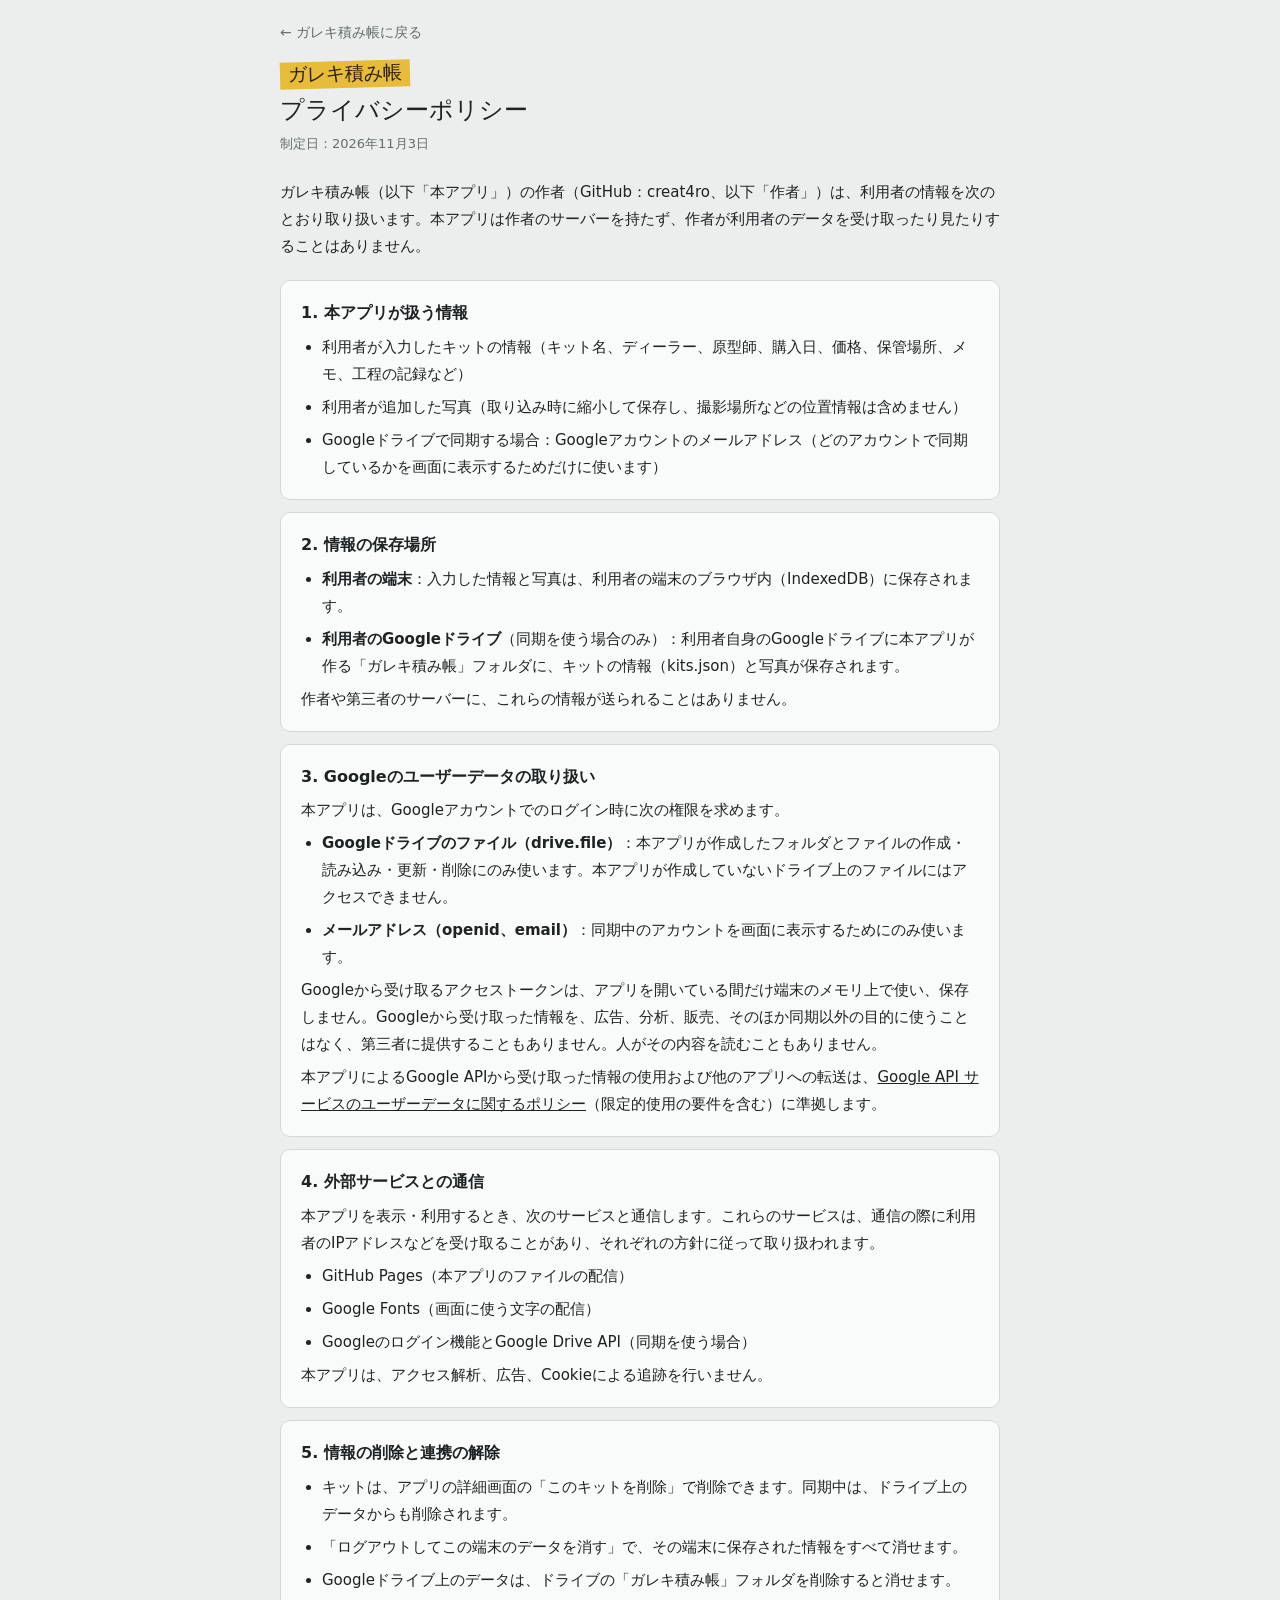
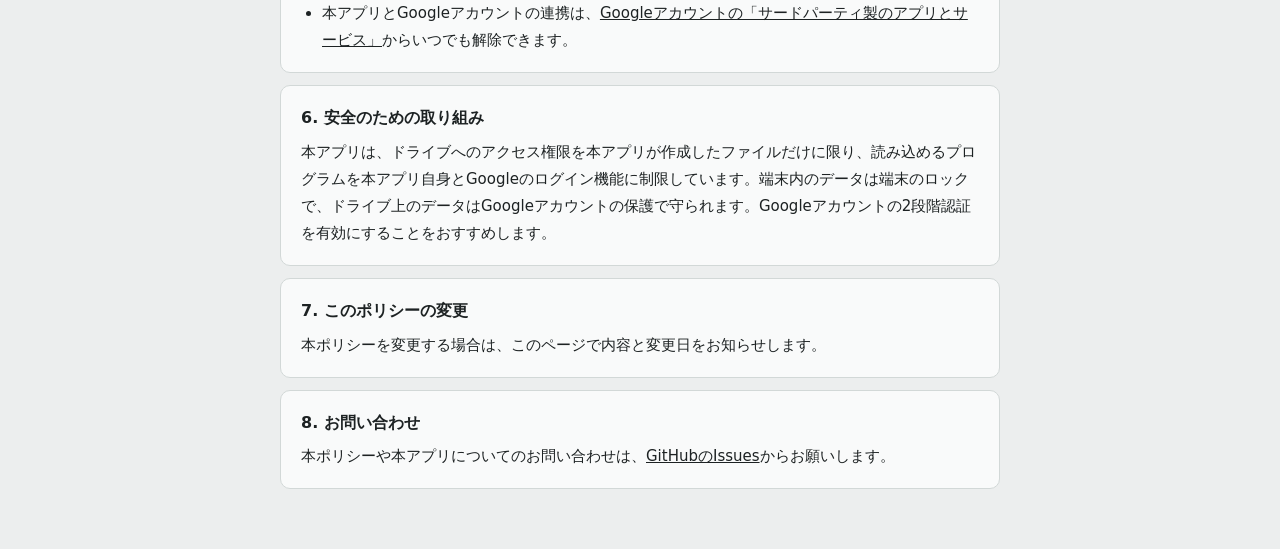
==== privacy.html @ 56c64141 "Googleドライブ同期、プライバシーポリシー、利用規約を追加 Co-Authored-By: Claude Opus 5.5 <noreply@anthropic.com> Claude-Sessi" ====
<!doctype html>
<html lang="ja">
<head>
<meta charset="utf-8">
<meta name="viewport" content="width=device-width,initial-scale=1,viewport-fit=cover">
<meta http-equiv="Content-Security-Policy" content="default-src 'self'; style-src 'self' https://fonts.googleapis.com; font-src https://fonts.gstatic.com; object-src 'none'; base-uri 'none'">
<title>プライバシーポリシー｜ガレキ積み帳</title>
<link rel="icon" href="icon-192.png">
<link rel="stylesheet" href="https://fonts.googleapis.com/css2?family=Dela+Gothic+One&family=Zen+Kaku+Gothic+New:wght@400;700&display=swap">
<link rel="stylesheet" href="legal.css">
</head>
<body>
<main>
  <a class="back" href="./">← ガレキ積み帳に戻る</a>
  <h1><span>ガレキ積み帳</span>プライバシーポリシー</h1>
  <p class="meta">制定日：2026年11月3日</p>
  <p class="lead">ガレキ積み帳（以下「本アプリ」）の作者（GitHub：creat4ro、以下「作者」）は、利用者の情報を次のとおり取り扱います。本アプリは作者のサーバーを持たず、作者が利用者のデータを受け取ったり見たりすることはありません。</p>

  <section>
    <h2>1. 本アプリが扱う情報</h2>
    <ul>
      <li>利用者が入力したキットの情報（キット名、ディーラー、原型師、購入日、価格、保管場所、メモ、工程の記録など）</li>
      <li>利用者が追加した写真（取り込み時に縮小して保存し、撮影場所などの位置情報は含めません）</li>
      <li>Googleドライブで同期する場合：Googleアカウントのメールアドレス（どのアカウントで同期しているかを画面に表示するためだけに使います）</li>
    </ul>
  </section>

  <section>
    <h2>2. 情報の保存場所</h2>
    <ul>
      <li><b>利用者の端末</b>：入力した情報と写真は、利用者の端末のブラウザ内（IndexedDB）に保存されます。</li>
      <li><b>利用者のGoogleドライブ</b>（同期を使う場合のみ）：利用者自身のGoogleドライブに本アプリが作る「ガレキ積み帳」フォルダに、キットの情報（kits.json）と写真が保存されます。</li>
    </ul>
    <p>作者や第三者のサーバーに、これらの情報が送られることはありません。</p>
  </section>

  <section>
    <h2>3. Googleのユーザーデータの取り扱い</h2>
    <p>本アプリは、Googleアカウントでのログイン時に次の権限を求めます。</p>
    <ul>
      <li><b>Googleドライブのファイル（drive.file）</b>：本アプリが作成したフォルダとファイルの作成・読み込み・更新・削除にのみ使います。本アプリが作成していないドライブ上のファイルにはアクセスできません。</li>
      <li><b>メールアドレス（openid、email）</b>：同期中のアカウントを画面に表示するためにのみ使います。</li>
    </ul>
    <p>Googleから受け取るアクセストークンは、アプリを開いている間だけ端末のメモリ上で使い、保存しません。Googleから受け取った情報を、広告、分析、販売、そのほか同期以外の目的に使うことはなく、第三者に提供することもありません。人がその内容を読むこともありません。</p>
    <p>本アプリによるGoogle APIから受け取った情報の使用および他のアプリへの転送は、<a href="https://developers.google.com/terms/api-services-user-data-policy" rel="noopener">Google API サービスのユーザーデータに関するポリシー</a>（限定的使用の要件を含む）に準拠します。</p>
  </section>

  <section>
    <h2>4. 外部サービスとの通信</h2>
    <p>本アプリを表示・利用するとき、次のサービスと通信します。これらのサービスは、通信の際に利用者のIPアドレスなどを受け取ることがあり、それぞれの方針に従って取り扱われます。</p>
    <ul>
      <li>GitHub Pages（本アプリのファイルの配信）</li>
      <li>Google Fonts（画面に使う文字の配信）</li>
      <li>Googleのログイン機能とGoogle Drive API（同期を使う場合）</li>
    </ul>
    <p>本アプリは、アクセス解析、広告、Cookieによる追跡を行いません。</p>
  </section>

  <section>
    <h2>5. 情報の削除と連携の解除</h2>
    <ul>
      <li>キットは、アプリの詳細画面の「このキットを削除」で削除できます。同期中は、ドライブ上のデータからも削除されます。</li>
      <li>「ログアウトしてこの端末のデータを消す」で、その端末に保存された情報をすべて消せます。</li>
      <li>Googleドライブ上のデータは、ドライブの「ガレキ積み帳」フォルダを削除すると消せます。</li>
      <li>本アプリとGoogleアカウントの連携は、<a href="https://myaccount.google.com/connections" rel="noopener">Googleアカウントの「サードパーティ製のアプリとサービス」</a>からいつでも解除できます。</li>
    </ul>
  </section>

  <section>
    <h2>6. 安全のための取り組み</h2>
    <p>本アプリは、ドライブへのアクセス権限を本アプリが作成したファイルだけに限り、読み込めるプログラムを本アプリ自身とGoogleのログイン機能に制限しています。端末内のデータは端末のロックで、ドライブ上のデータはGoogleアカウントの保護で守られます。Googleアカウントの2段階認証を有効にすることをおすすめします。</p>
  </section>

  <section>
    <h2>7. このポリシーの変更</h2>
    <p>本ポリシーを変更する場合は、このページで内容と変更日をお知らせします。</p>
  </section>

  <section>
    <h2>8. お問い合わせ</h2>
    <p>本ポリシーや本アプリについてのお問い合わせは、<a href="https://github.com/creat4ro/garekichou/issues" rel="noopener">GitHubのIssues</a>からお願いします。</p>
  </section>
</main>
</body>
</html>
---- legal.css ----
:root{
  --bg:#ECEEEE; --surface:#F9FAFA; --ink:#1D2223; --muted:#636D6C; --line:#D2D8D7; --tape:#E6BC3A; --tape-ink:#2A2208;
  --f-display:"Dela Gothic One","Zen Kaku Gothic New","Hiragino Sans",system-ui,sans-serif;
  --f-body:"Zen Kaku Gothic New","Hiragino Sans","Noto Sans JP",system-ui,sans-serif;
  color-scheme:light;
}
@media (prefers-color-scheme: dark){:root{
  --bg:#161A1B; --surface:#202627; --ink:#E6EBEA; --muted:#97A2A1; --line:#323A3B; --tape:#E8C14E; --tape-ink:#211A05; color-scheme:dark}}
*{box-sizing:border-box}
body{margin:0;background:var(--bg);color:var(--ink);font-family:var(--f-body);font-size:15px;line-height:1.8;
  padding-top:env(safe-area-inset-top,0px);padding-bottom:calc(env(safe-area-inset-bottom,0px) + 48px);
  padding-left:max(16px,env(safe-area-inset-left,0px));padding-right:max(16px,env(safe-area-inset-right,0px))}
main{max-width:720px;margin:0 auto}
.back{display:inline-block;margin:20px 0 8px;color:var(--muted);font-size:14px;text-decoration:none}
.back:hover{color:var(--ink)}
h1{font-family:var(--f-display);font-weight:400;font-size:24px;line-height:1.4;margin:8px 0 4px;text-wrap:balance}
h1 span{display:block;width:fit-content;margin-bottom:6px;background:var(--tape);color:var(--tape-ink);padding:0 8px;transform:rotate(-1.5deg);margin-right:4px;font-size:.8em}
.meta{color:var(--muted);font-size:13px;margin:0 0 24px}
section{background:var(--surface);border:1px solid var(--line);border-radius:10px;padding:4px 20px 12px;margin-bottom:12px}
h2{font-size:16px;margin:14px 0 4px}
p,li{margin:6px 0}
ul,ol{padding-left:1.4em;margin:6px 0}
a{color:inherit}
.lead{margin:0 0 20px}
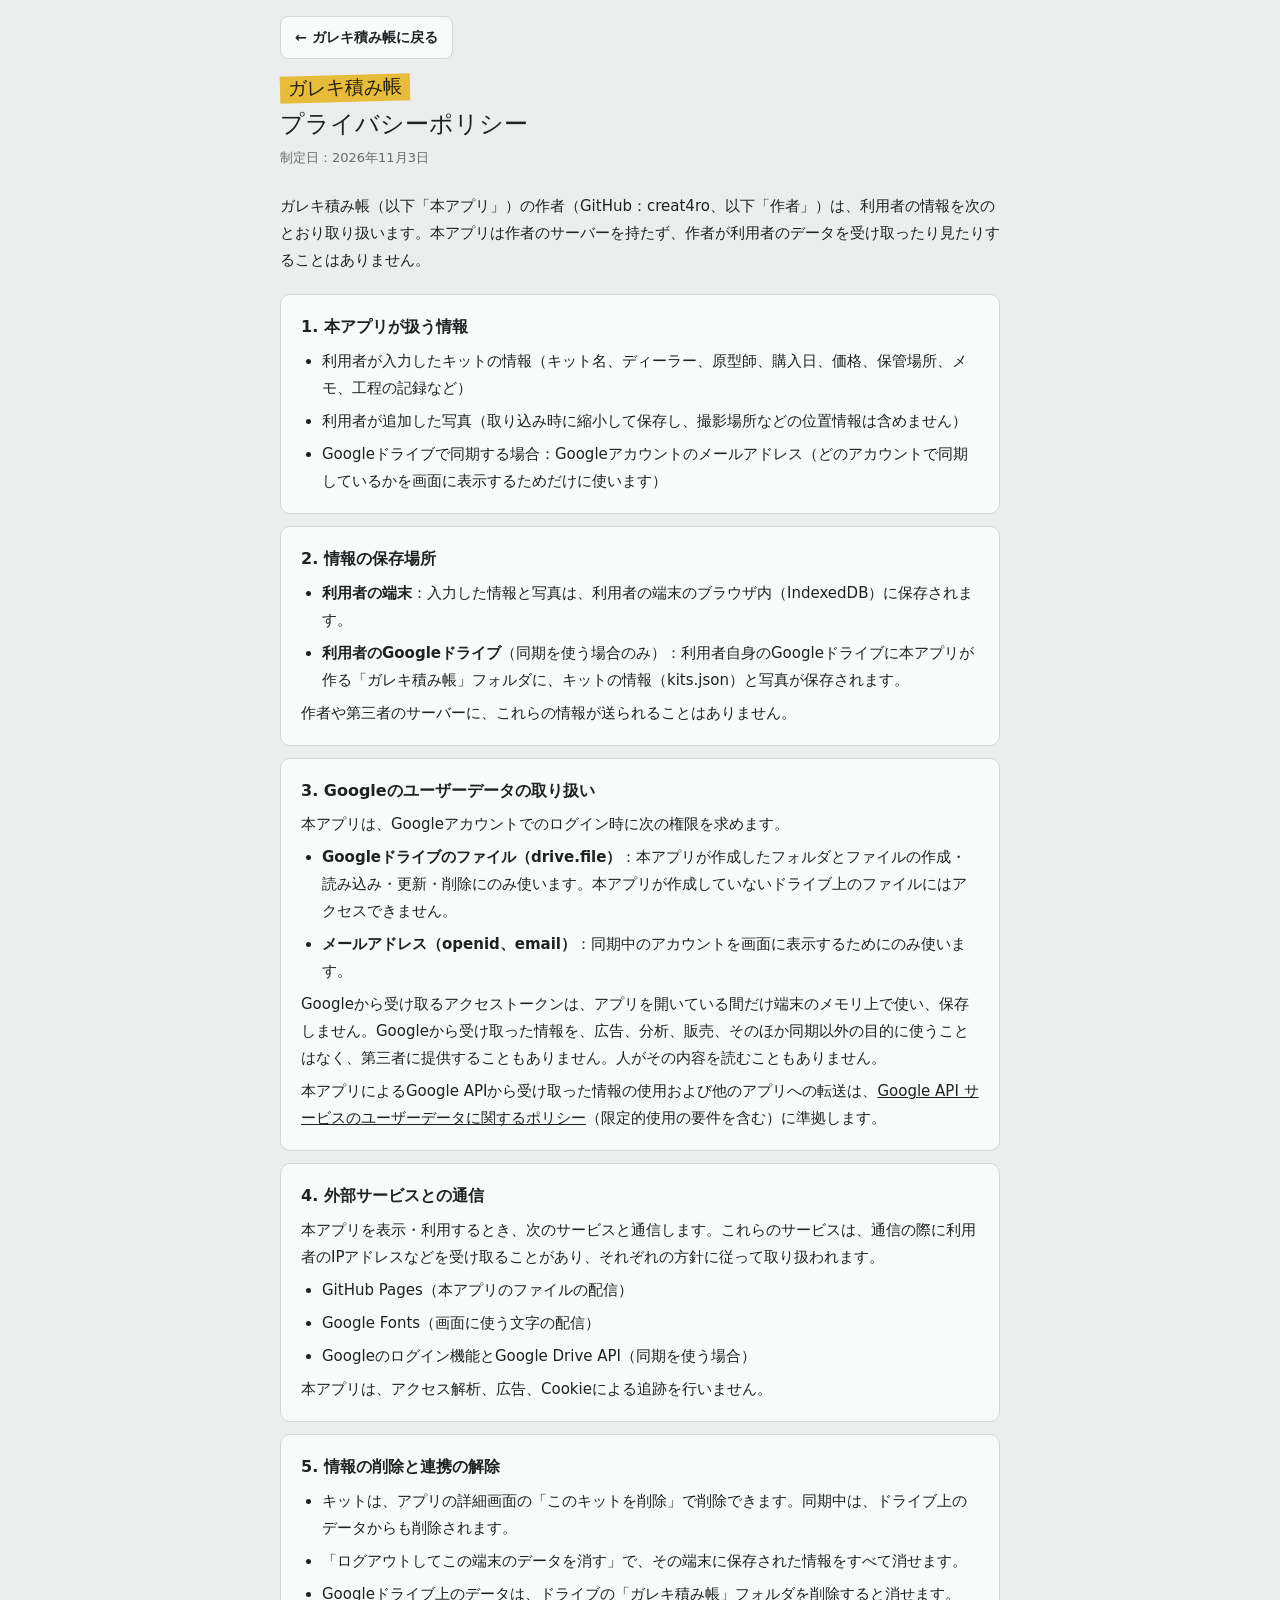
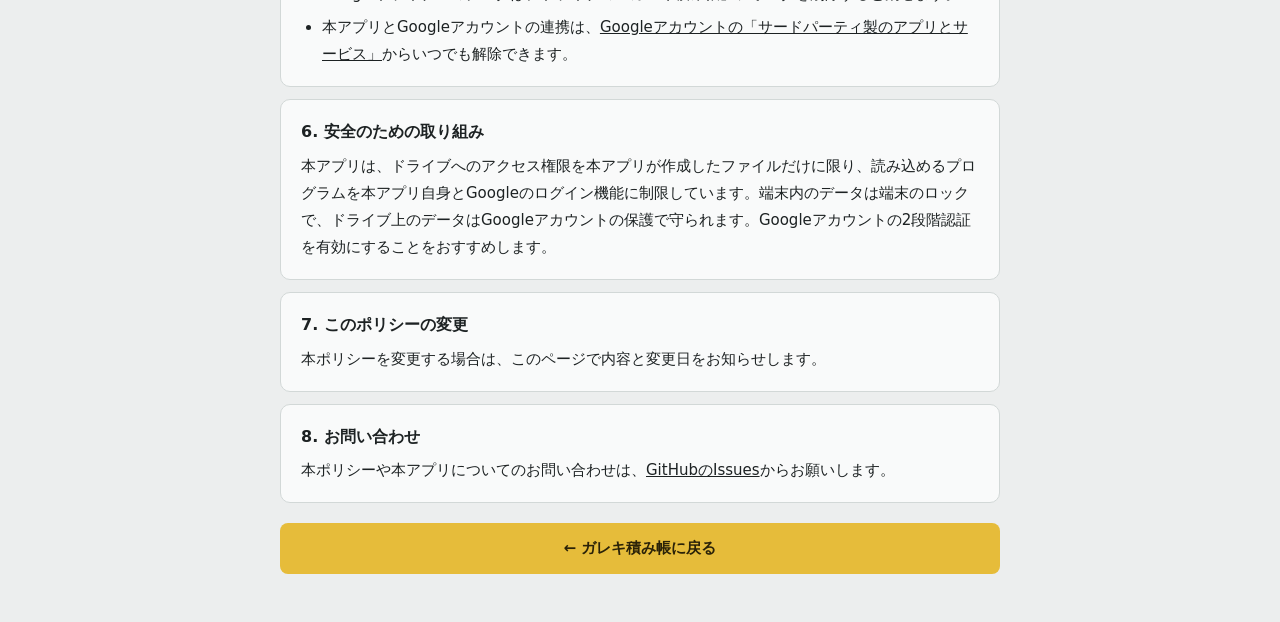
==== commit fc72c768: "規約・ポリシーから開いた画面に戻れるようにする Co-Authored-By: Claude Opus 5.5 <noreply@anthropic.com> Claude-Session: http" ====
--- a/privacy.html
+++ b/privacy.html
@@ -11,7 +11,7 @@
 </head>
 <body>
 <main>
-  <a class="back" href="./">← ガレキ積み帳に戻る</a>
+  <a class="back" href="./" data-back>← ガレキ積み帳に戻る</a>
   <h1><span>ガレキ積み帳</span>プライバシーポリシー</h1>
   <p class="meta">制定日：2026年11月3日</p>
   <p class="lead">ガレキ積み帳（以下「本アプリ」）の作者（GitHub：creat4ro、以下「作者」）は、利用者の情報を次のとおり取り扱います。本アプリは作者のサーバーを持たず、作者が利用者のデータを受け取ったり見たりすることはありません。</p>
@@ -80,6 +80,8 @@
     <h2>8. お問い合わせ</h2>
     <p>本ポリシーや本アプリについてのお問い合わせは、<a href="https://github.com/creat4ro/garekichou/issues" rel="noopener">GitHubのIssues</a>からお願いします。</p>
   </section>
+  <p class="foot-back"><a class="btn-back" href="./" data-back>← ガレキ積み帳に戻る</a></p>
 </main>
+<script src="legal.js" defer></script>
 </body>
 </html>
--- a/legal.css
+++ b/legal.css
@@ -11,8 +11,10 @@
   padding-top:env(safe-area-inset-top,0px);padding-bottom:calc(env(safe-area-inset-bottom,0px) + 48px);
   padding-left:max(16px,env(safe-area-inset-left,0px));padding-right:max(16px,env(safe-area-inset-right,0px))}
 main{max-width:720px;margin:0 auto}
-.back{display:inline-block;margin:20px 0 8px;color:var(--muted);font-size:14px;text-decoration:none}
-.back:hover{color:var(--ink)}
+.back{display:inline-block;margin:16px 0 8px;padding:8px 14px;border:1px solid var(--line);background:var(--surface);border-radius:8px;color:var(--ink);font-size:14px;font-weight:700;text-decoration:none}
+.back:hover,.btn-back:hover{border-color:var(--tape)}
+.foot-back{margin:20px 0 0}
+.btn-back{display:block;text-align:center;padding:12px 16px;border-radius:8px;background:var(--tape);color:var(--tape-ink);font-weight:700;text-decoration:none}
 h1{font-family:var(--f-display);font-weight:400;font-size:24px;line-height:1.4;margin:8px 0 4px;text-wrap:balance}
 h1 span{display:block;width:fit-content;margin-bottom:6px;background:var(--tape);color:var(--tape-ink);padding:0 8px;transform:rotate(-1.5deg);margin-right:4px;font-size:.8em}
 .meta{color:var(--muted);font-size:13px;margin:0 0 24px}
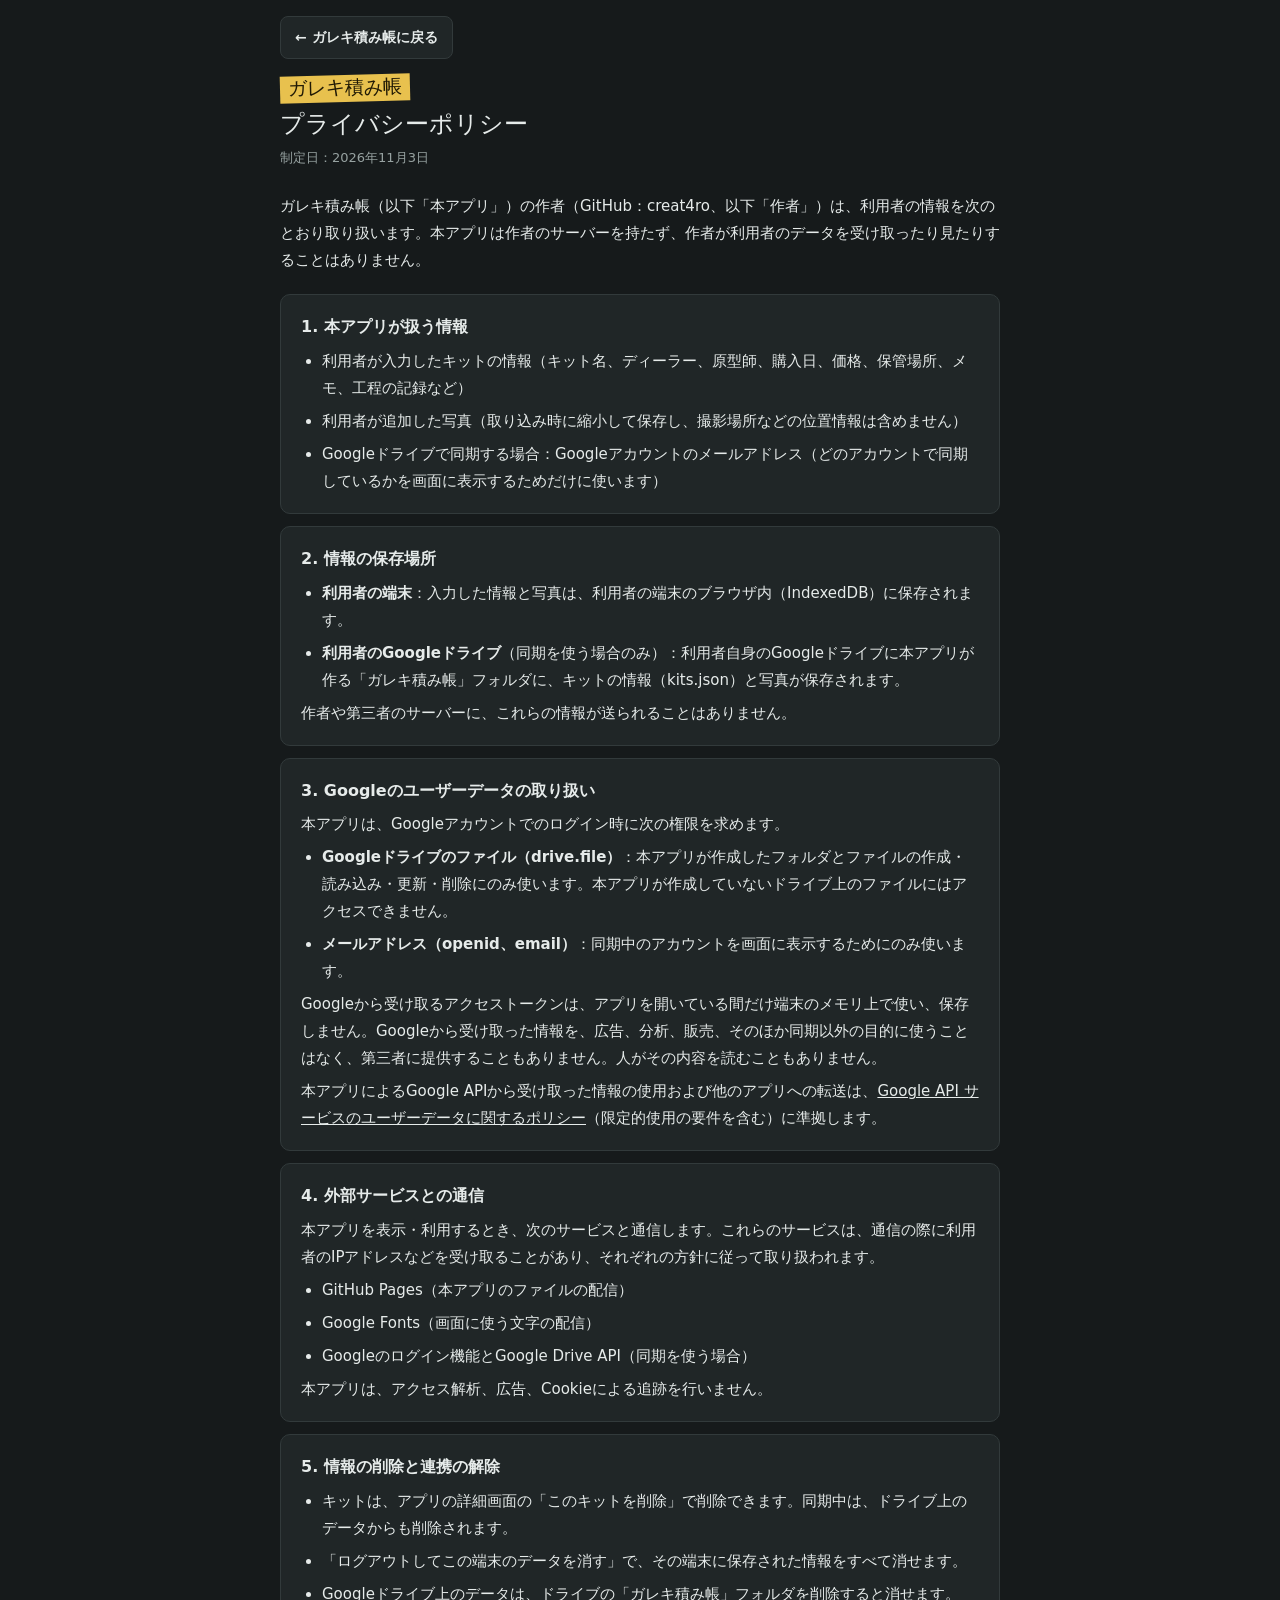
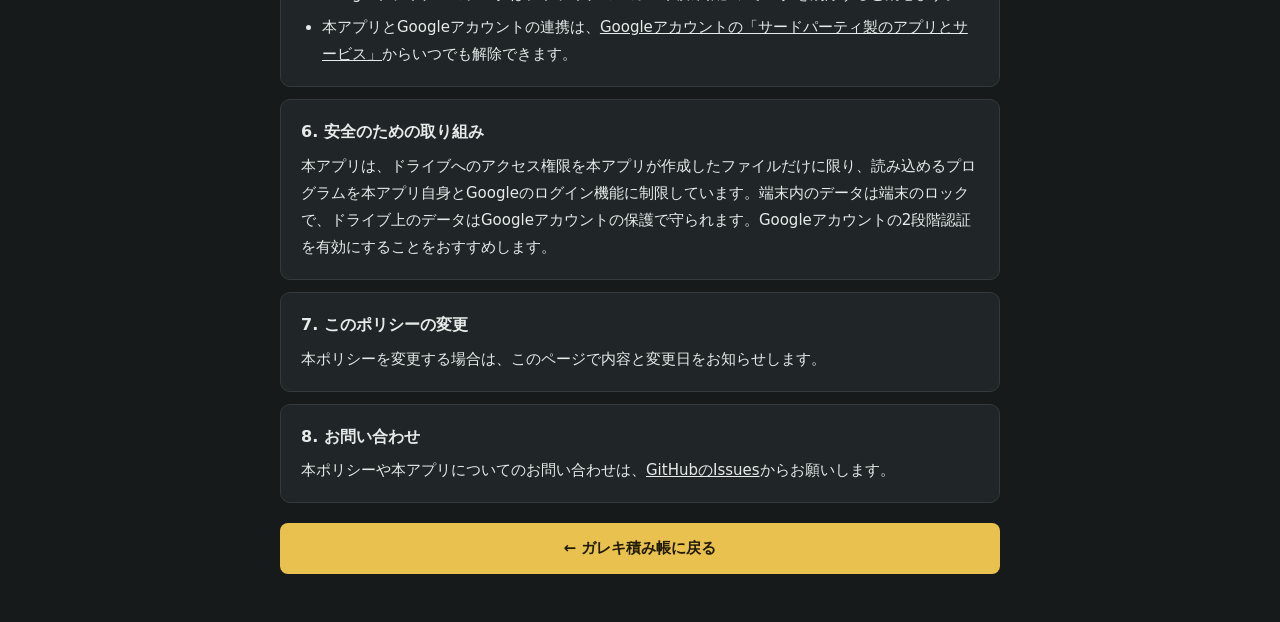
==== commit 5303b7b0: "ダークテーマに固定し、アイコンも暗い背景に変更 Co-Authored-By: Claude Opus 5.5 <noreply@anthropic.com> Claude-Session: http" ====
--- a/privacy.html
+++ b/privacy.html
@@ -6,6 +6,8 @@
 <meta http-equiv="Content-Security-Policy" content="default-src 'self'; style-src 'self' https://fonts.googleapis.com; font-src https://fonts.gstatic.com; object-src 'none'; base-uri 'none'">
 <title>プライバシーポリシー｜ガレキ積み帳</title>
 <link rel="icon" href="icon-192.png">
+<meta name="theme-color" content="#161A1B">
+<meta name="color-scheme" content="dark">
 <link rel="stylesheet" href="https://fonts.googleapis.com/css2?family=Dela+Gothic+One&family=Zen+Kaku+Gothic+New:wght@400;700&display=swap">
 <link rel="stylesheet" href="legal.css">
 </head>
--- a/legal.css
+++ b/legal.css
@@ -1,12 +1,11 @@
 :root{
-  --bg:#ECEEEE; --surface:#F9FAFA; --ink:#1D2223; --muted:#636D6C; --line:#D2D8D7; --tape:#E6BC3A; --tape-ink:#2A2208;
+  --bg:#161A1B; --surface:#202627; --ink:#E6EBEA; --muted:#97A2A1; --line:#323A3B; --tape:#E8C14E; --tape-ink:#211A05;
   --f-display:"Dela Gothic One","Zen Kaku Gothic New","Hiragino Sans",system-ui,sans-serif;
   --f-body:"Zen Kaku Gothic New","Hiragino Sans","Noto Sans JP",system-ui,sans-serif;
-  color-scheme:light;
+  color-scheme:dark;
 }
-@media (prefers-color-scheme: dark){:root{
-  --bg:#161A1B; --surface:#202627; --ink:#E6EBEA; --muted:#97A2A1; --line:#323A3B; --tape:#E8C14E; --tape-ink:#211A05; color-scheme:dark}}
 *{box-sizing:border-box}
+html{background:var(--bg);min-height:100%}
 body{margin:0;background:var(--bg);color:var(--ink);font-family:var(--f-body);font-size:15px;line-height:1.8;
   padding-top:env(safe-area-inset-top,0px);padding-bottom:calc(env(safe-area-inset-bottom,0px) + 48px);
   padding-left:max(16px,env(safe-area-inset-left,0px));padding-right:max(16px,env(safe-area-inset-right,0px))}
